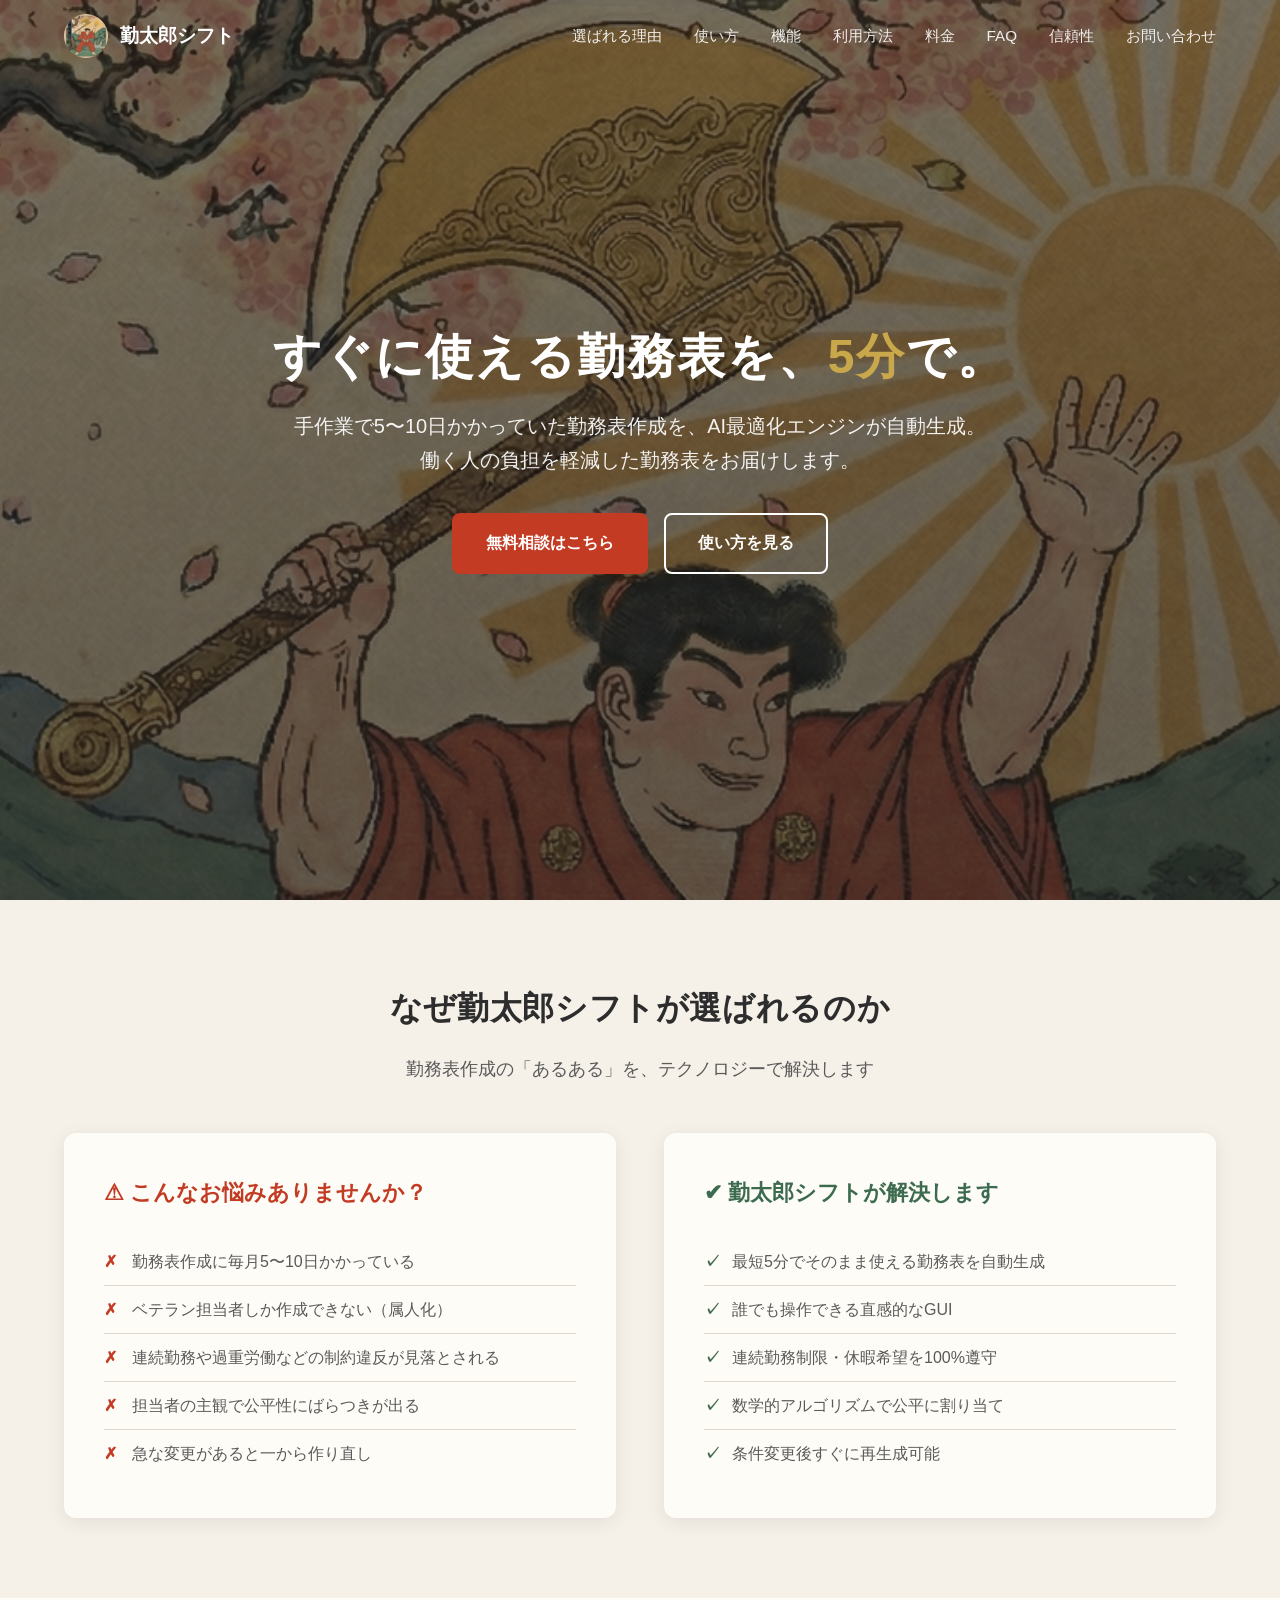
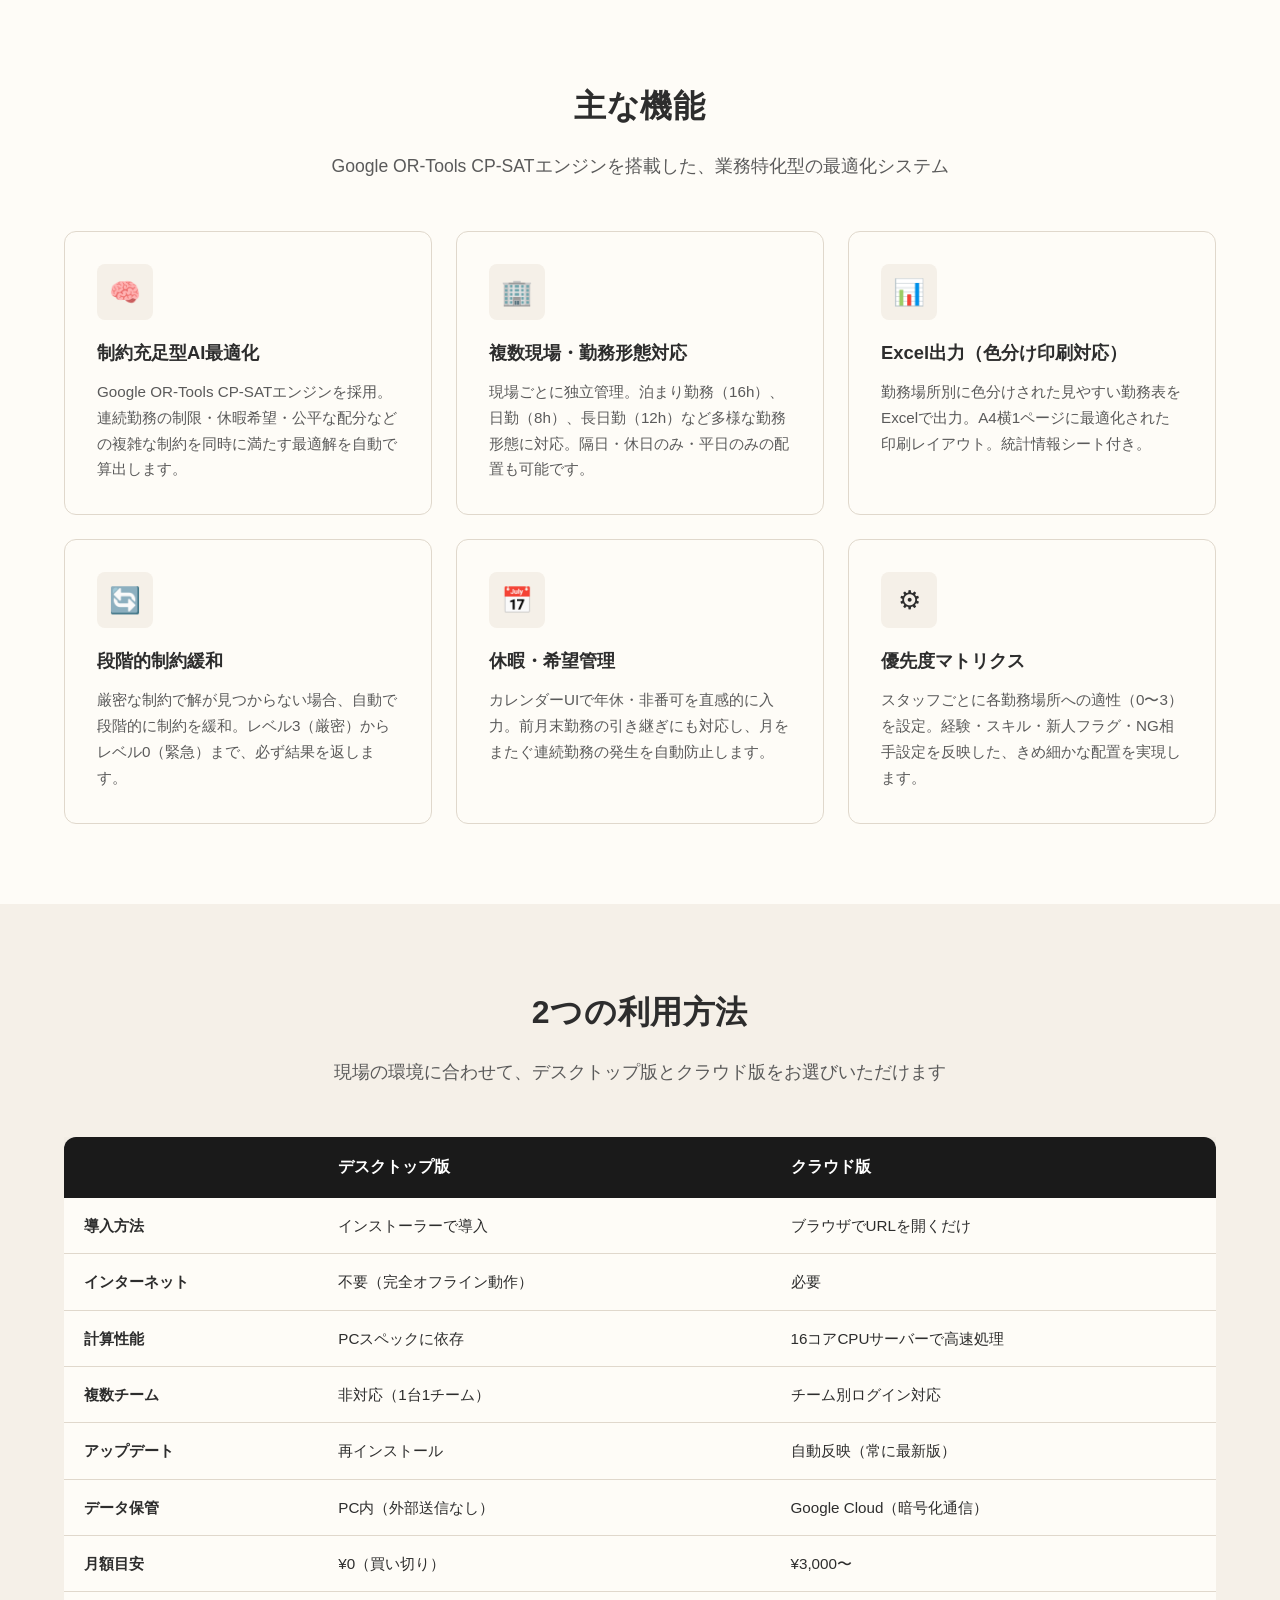
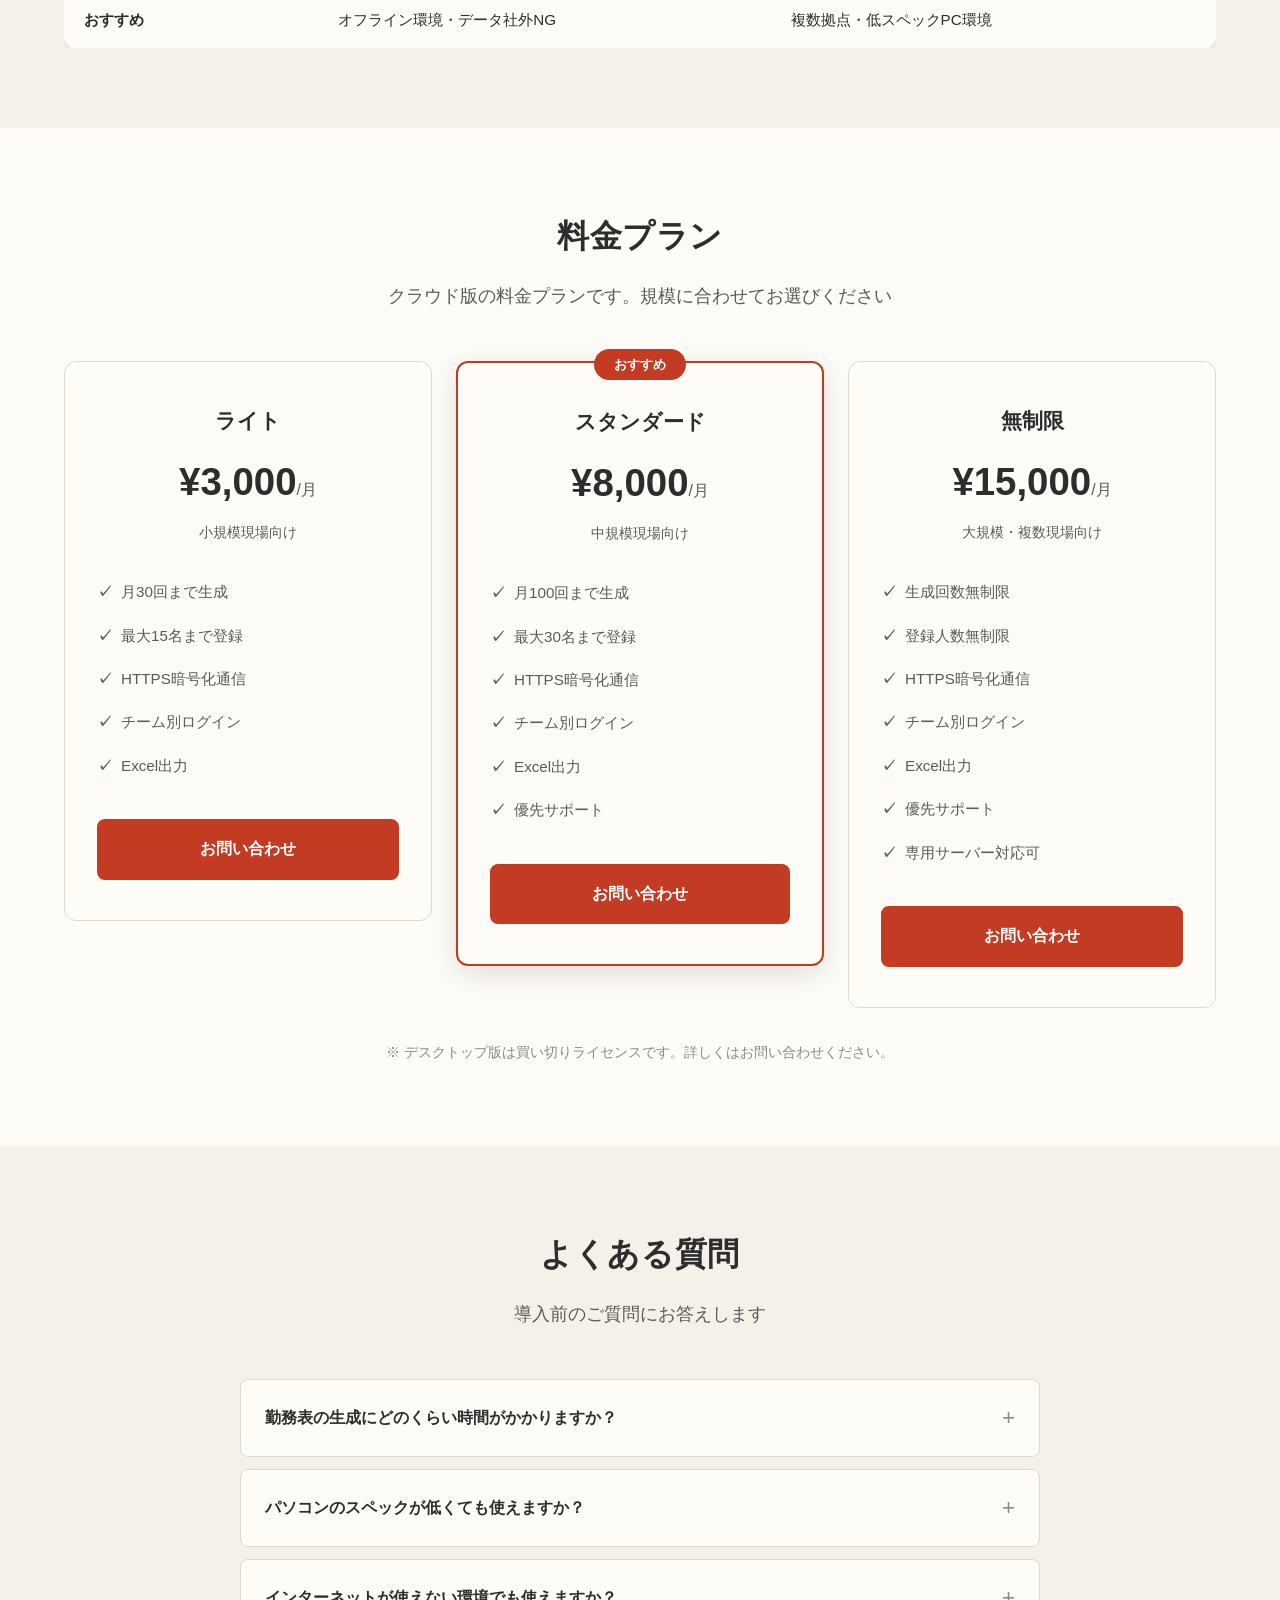
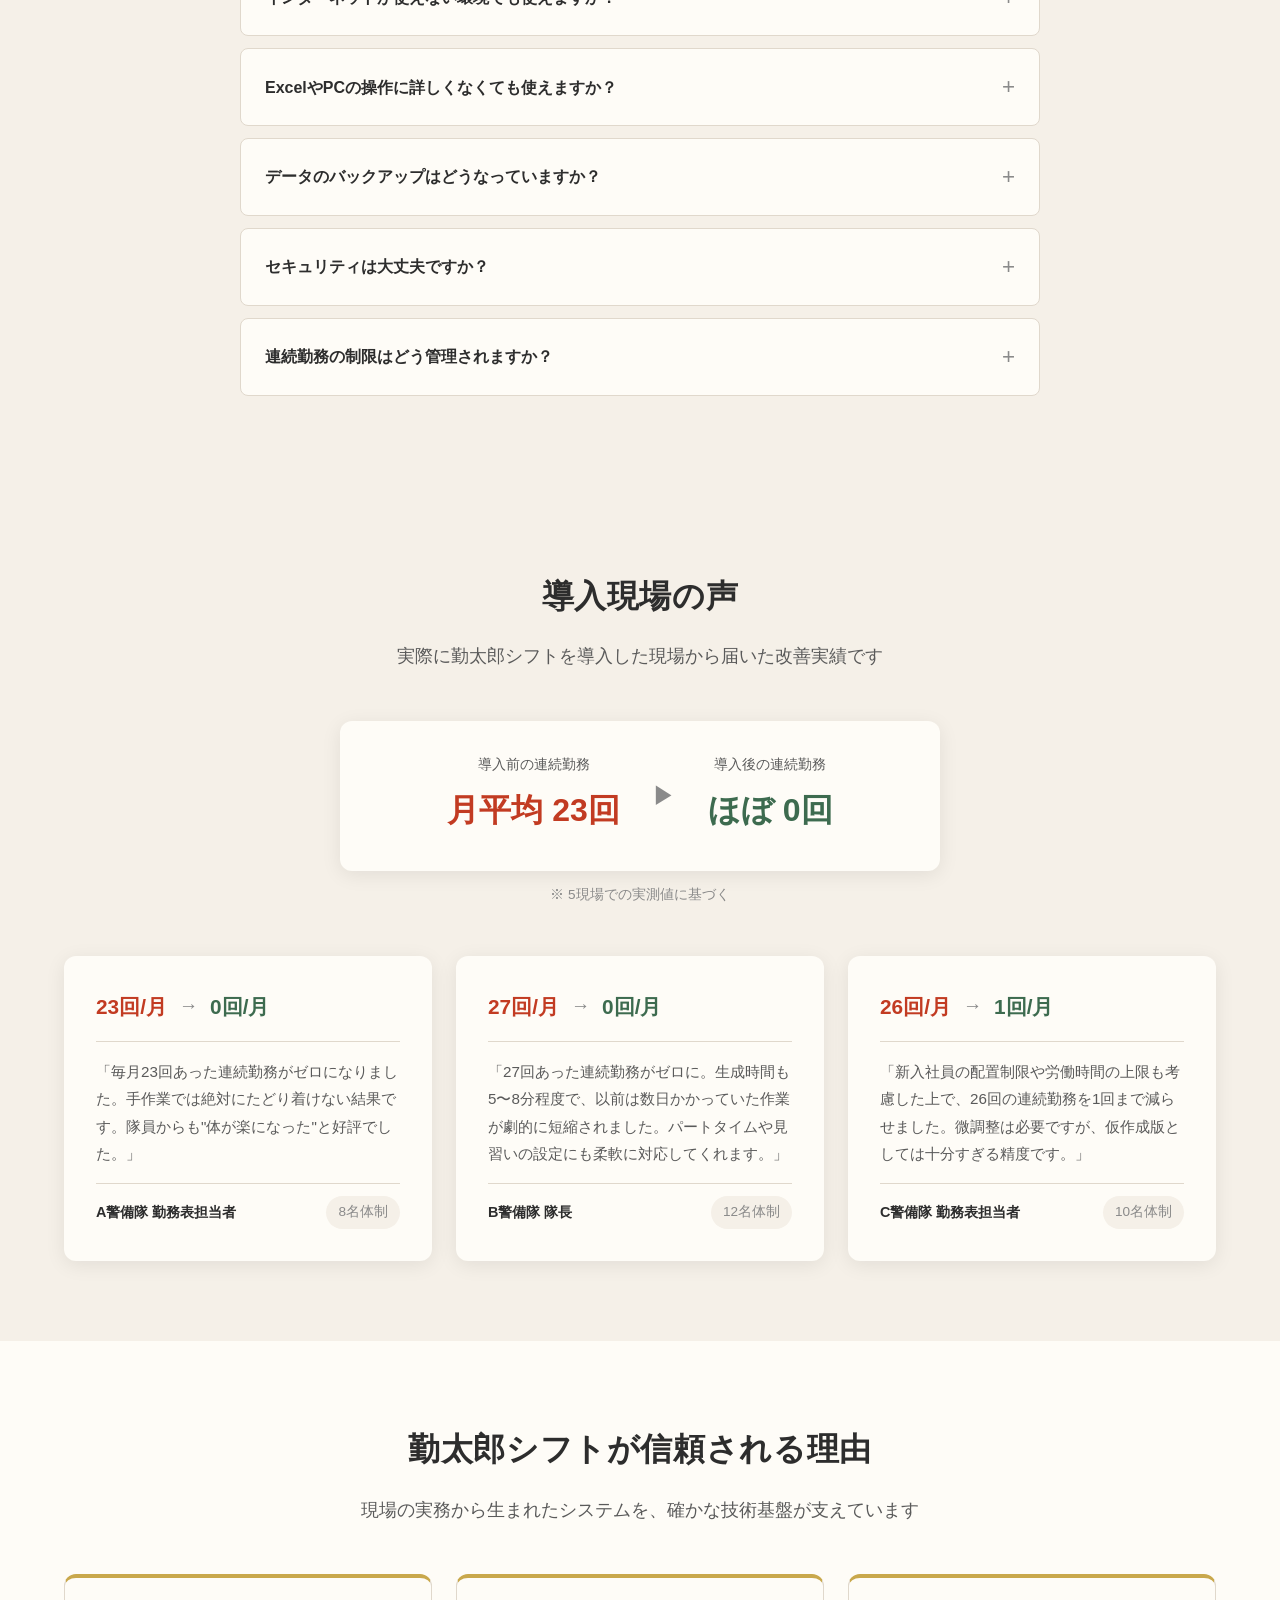
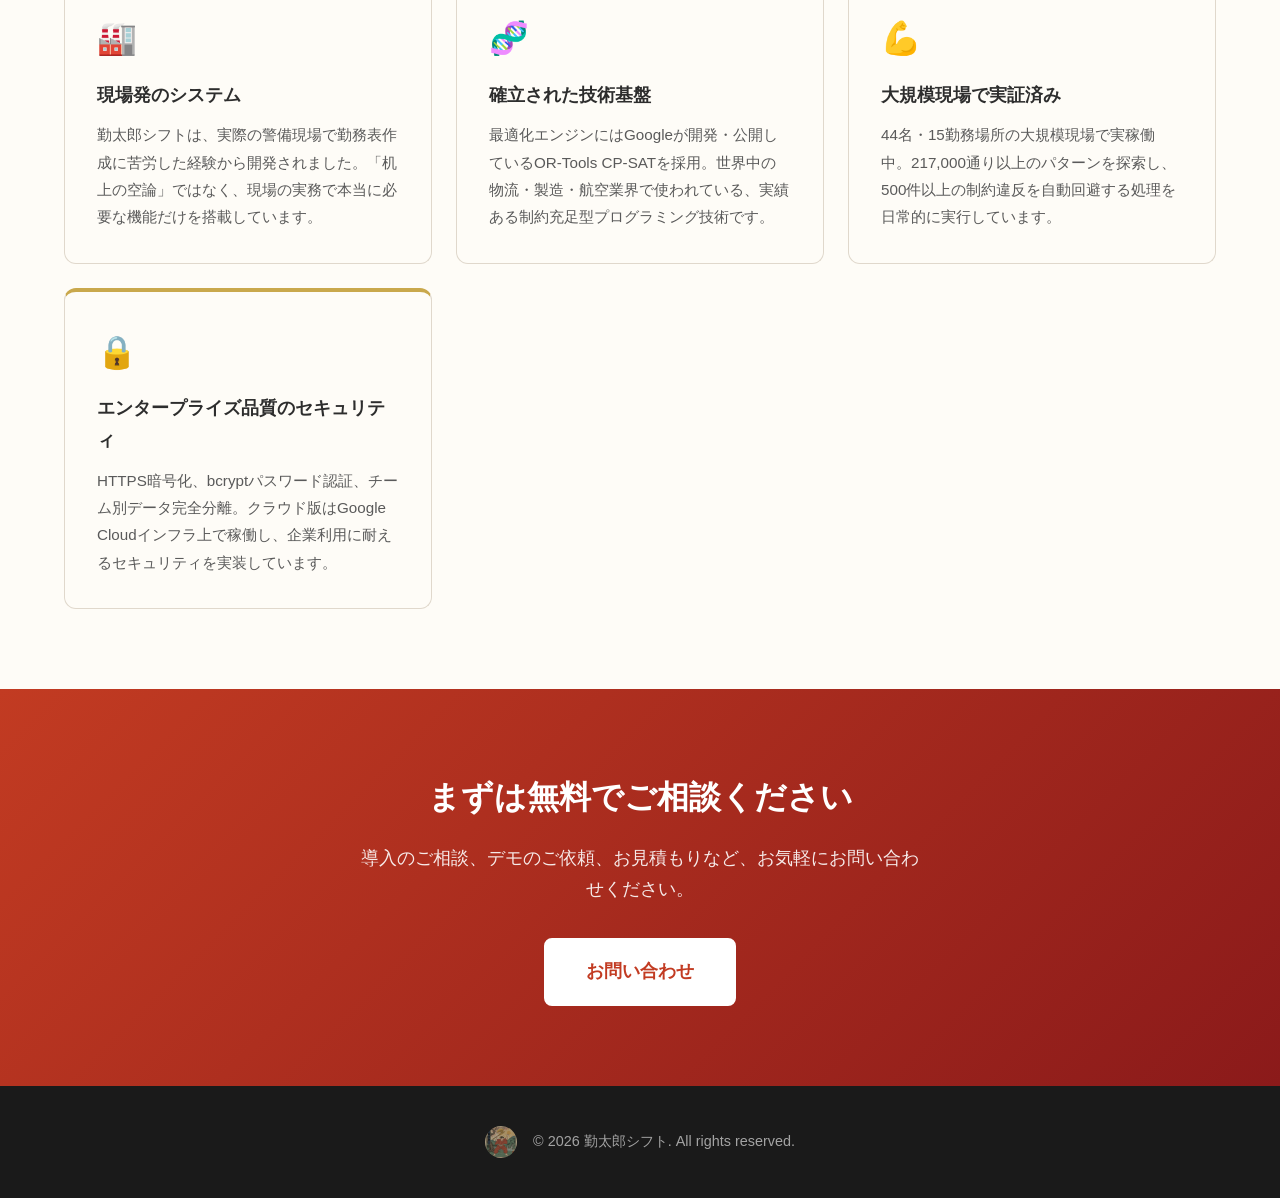
==== index.html @ 6fd71669 "勤太郎シフト プロダクトウェブサイト初版 - index.html: ランディングページ（ヒーロー、機能、料金、FAQ、導入実績、信頼性） - howto.html: 使い方ガイド（3ステップ、スクリ" ====
<!DOCTYPE html>
<html lang="ja">
<head>
  <meta charset="UTF-8">
  <meta name="viewport" content="width=device-width, initial-scale=1.0">
  <meta name="description" content="勤太郎シフト - 警備員・交代勤務者の勤務表を自動作成。手作業5〜10日の勤務表作成をAI最適化で3分に。">
  <title>勤太郎シフト | 勤務表自動作成システム</title>
  <link rel="icon" href="assets/kintaro.png">
  <link rel="stylesheet" href="css/style.css">
</head>
<body>

  <!-- ===== Navigation ===== -->
  <nav class="nav transparent">
    <div class="nav-inner">
      <a href="#" class="nav-logo">
        <img src="assets/kintaro.png" alt="勤太郎シフト">
        <span>勤太郎シフト</span>
      </a>
      <div class="nav-links">
        <a href="#why">選ばれる理由</a>
        <a href="howto.html">使い方</a>
        <a href="#features">機能</a>
        <a href="#comparison">利用方法</a>
        <a href="#pricing">料金</a>
        <a href="#faq">FAQ</a>
        <a href="#trust">信頼性</a>
        <a href="#contact">お問い合わせ</a>
      </div>
      <button class="nav-hamburger" aria-label="メニュー">
        <span></span><span></span><span></span>
      </button>
    </div>
  </nav>

  <!-- ===== Hero ===== -->
  <section class="hero">
    <div class="hero-content">
      <h1>すぐに使える勤務表を、<span class="accent">5分</span>で。</h1>
      <p>手作業で5〜10日かかっていた勤務表作成を、AI最適化エンジンが自動生成。<br>働く人の負担を軽減した勤務表をお届けします。</p>
      <div class="hero-cta">
        <a href="#contact" class="btn btn-primary">無料相談はこちら</a>
        <a href="howto.html" class="btn btn-outline">使い方を見る</a>
      </div>
    </div>
  </section>

  <!-- ===== Problem / Solution ===== -->
  <section class="section problem-solution" id="why">
    <div class="container">
      <h2 class="section-title">なぜ勤太郎シフトが選ばれるのか</h2>
      <p class="section-subtitle">勤務表作成の「あるある」を、テクノロジーで解決します</p>
      <div class="ps-grid">
        <div class="ps-card problem">
          <h3>&#x26A0; こんなお悩みありませんか？</h3>
          <ul>
            <li>勤務表作成に毎月5〜10日かかっている</li>
            <li>ベテラン担当者しか作成できない（属人化）</li>
            <li>連続勤務や過重労働などの制約違反が見落とされる</li>
            <li>担当者の主観で公平性にばらつきが出る</li>
            <li>急な変更があると一から作り直し</li>
          </ul>
        </div>
        <div class="ps-card solution">
          <h3>&#x2714; 勤太郎シフトが解決します</h3>
          <ul>
            <li>最短5分でそのまま使える勤務表を自動生成</li>
            <li>誰でも操作できる直感的なGUI</li>
            <li>連続勤務制限・休暇希望を100%遵守</li>
            <li>数学的アルゴリズムで公平に割り当て</li>
            <li>条件変更後すぐに再生成可能</li>
          </ul>
        </div>
      </div>
    </div>
  </section>

  <!-- ===== Features ===== -->
  <section class="section" id="features">
    <div class="container">
      <h2 class="section-title">主な機能</h2>
      <p class="section-subtitle">Google OR-Tools CP-SATエンジンを搭載した、業務特化型の最適化システム</p>
      <div class="features-grid">

        <div class="feature-card">
          <div class="feature-icon">&#x1F9E0;</div>
          <h3>制約充足型AI最適化</h3>
          <p>Google OR-Tools CP-SATエンジンを採用。連続勤務の制限・休暇希望・公平な配分などの複雑な制約を同時に満たす最適解を自動で算出します。</p>
        </div>

        <div class="feature-card">
          <div class="feature-icon">&#x1F3E2;</div>
          <h3>複数現場・勤務形態対応</h3>
          <p>現場ごとに独立管理。泊まり勤務（16h）、日勤（8h）、長日勤（12h）など多様な勤務形態に対応。隔日・休日のみ・平日のみの配置も可能です。</p>
        </div>

        <div class="feature-card">
          <div class="feature-icon">&#x1F4CA;</div>
          <h3>Excel出力（色分け印刷対応）</h3>
          <p>勤務場所別に色分けされた見やすい勤務表をExcelで出力。A4横1ページに最適化された印刷レイアウト。統計情報シート付き。</p>
        </div>

        <div class="feature-card">
          <div class="feature-icon">&#x1F504;</div>
          <h3>段階的制約緩和</h3>
          <p>厳密な制約で解が見つからない場合、自動で段階的に制約を緩和。レベル3（厳密）からレベル0（緊急）まで、必ず結果を返します。</p>
        </div>

        <div class="feature-card">
          <div class="feature-icon">&#x1F4C5;</div>
          <h3>休暇・希望管理</h3>
          <p>カレンダーUIで年休・非番可を直感的に入力。前月末勤務の引き継ぎにも対応し、月をまたぐ連続勤務の発生を自動防止します。</p>
        </div>

        <div class="feature-card">
          <div class="feature-icon">&#x2699;</div>
          <h3>優先度マトリクス</h3>
          <p>スタッフごとに各勤務場所への適性（0〜3）を設定。経験・スキル・新人フラグ・NG相手設定を反映した、きめ細かな配置を実現します。</p>
        </div>

      </div>
    </div>
  </section>

  <!-- ===== Comparison ===== -->
  <section class="section comparison" id="comparison">
    <div class="container">
      <h2 class="section-title">2つの利用方法</h2>
      <p class="section-subtitle">現場の環境に合わせて、デスクトップ版とクラウド版をお選びいただけます</p>
      <div class="comparison-table-wrapper">
        <table class="comparison-table">
          <thead>
            <tr>
              <th></th>
              <th>デスクトップ版</th>
              <th>クラウド版</th>
            </tr>
          </thead>
          <tbody>
            <tr>
              <td class="label-col">導入方法</td>
              <td>インストーラーで導入</td>
              <td>ブラウザでURLを開くだけ</td>
            </tr>
            <tr>
              <td class="label-col">インターネット</td>
              <td>不要（完全オフライン動作）</td>
              <td>必要</td>
            </tr>
            <tr>
              <td class="label-col">計算性能</td>
              <td>PCスペックに依存</td>
              <td>16コアCPUサーバーで高速処理</td>
            </tr>
            <tr>
              <td class="label-col">複数チーム</td>
              <td>非対応（1台1チーム）</td>
              <td>チーム別ログイン対応</td>
            </tr>
            <tr>
              <td class="label-col">アップデート</td>
              <td>再インストール</td>
              <td>自動反映（常に最新版）</td>
            </tr>
            <tr>
              <td class="label-col">データ保管</td>
              <td>PC内（外部送信なし）</td>
              <td>Google Cloud（暗号化通信）</td>
            </tr>
            <tr>
              <td class="label-col">月額目安</td>
              <td>&#165;0（買い切り）</td>
              <td>&#165;3,000〜</td>
            </tr>
            <tr>
              <td class="label-col">おすすめ</td>
              <td>オフライン環境・データ社外NG</td>
              <td>複数拠点・低スペックPC環境</td>
            </tr>
          </tbody>
        </table>
      </div>
    </div>
  </section>

  <!-- ===== Pricing ===== -->
  <section class="section" id="pricing">
    <div class="container">
      <h2 class="section-title">料金プラン</h2>
      <p class="section-subtitle">クラウド版の料金プランです。規模に合わせてお選びください</p>
      <div class="pricing-grid">

        <div class="pricing-card">
          <h3>ライト</h3>
          <div class="pricing-price">&#165;3,000<span>/月</span></div>
          <p class="pricing-desc">小規模現場向け</p>
          <ul class="pricing-features">
            <li>月30回まで生成</li>
            <li>最大15名まで登録</li>
            <li>HTTPS暗号化通信</li>
            <li>チーム別ログイン</li>
            <li>Excel出力</li>
          </ul>
          <a href="#contact" class="btn btn-primary" style="width:100%;">お問い合わせ</a>
        </div>

        <div class="pricing-card featured">
          <div class="pricing-badge">おすすめ</div>
          <h3>スタンダード</h3>
          <div class="pricing-price">&#165;8,000<span>/月</span></div>
          <p class="pricing-desc">中規模現場向け</p>
          <ul class="pricing-features">
            <li>月100回まで生成</li>
            <li>最大30名まで登録</li>
            <li>HTTPS暗号化通信</li>
            <li>チーム別ログイン</li>
            <li>Excel出力</li>
            <li>優先サポート</li>
          </ul>
          <a href="#contact" class="btn btn-primary" style="width:100%;">お問い合わせ</a>
        </div>

        <div class="pricing-card">
          <h3>無制限</h3>
          <div class="pricing-price">&#165;15,000<span>/月</span></div>
          <p class="pricing-desc">大規模・複数現場向け</p>
          <ul class="pricing-features">
            <li>生成回数無制限</li>
            <li>登録人数無制限</li>
            <li>HTTPS暗号化通信</li>
            <li>チーム別ログイン</li>
            <li>Excel出力</li>
            <li>優先サポート</li>
            <li>専用サーバー対応可</li>
          </ul>
          <a href="#contact" class="btn btn-primary" style="width:100%;">お問い合わせ</a>
        </div>

      </div>
      <p class="pricing-note">※ デスクトップ版は買い切りライセンスです。詳しくはお問い合わせください。</p>
    </div>
  </section>

  <!-- ===== FAQ ===== -->
  <section class="section faq" id="faq">
    <div class="container">
      <h2 class="section-title">よくある質問</h2>
      <p class="section-subtitle">導入前のご質問にお答えします</p>
      <div class="faq-list">

        <div class="faq-item">
          <button class="faq-question">勤務表の生成にどのくらい時間がかかりますか？</button>
          <div class="faq-answer">
            <div class="faq-answer-inner">
              現場の規模により異なります。6人・2勤務場所の場合は約10〜30秒、10人・3勤務場所で約30〜60秒、24人・8勤務場所で約3〜5分が目安です。クラウド版では16コアCPUによる並列処理で、デスクトップ版より高速に処理できます。
            </div>
          </div>
        </div>

        <div class="faq-item">
          <button class="faq-question">パソコンのスペックが低くても使えますか？</button>
          <div class="faq-answer">
            <div class="faq-answer-inner">
              デスクトップ版はWindows 10/11（64bit）、メモリ4GB以上で動作します。スペックが低い場合は処理時間が長くなりますが、動作自体は可能です。クラウド版ならブラウザさえあればスペックに関係なく高速に生成できます。
            </div>
          </div>
        </div>

        <div class="faq-item">
          <button class="faq-question">インターネットが使えない環境でも使えますか？</button>
          <div class="faq-answer">
            <div class="faq-answer-inner">
              はい、デスクトップ版は完全オフラインで動作します。インストール後はインターネット接続不要です。セキュリティ上、外部にデータを送信したくない環境に最適です。
            </div>
          </div>
        </div>

        <div class="faq-item">
          <button class="faq-question">ExcelやPCの操作に詳しくなくても使えますか？</button>
          <div class="faq-answer">
            <div class="faq-answer-inner">
              はい、直感的なGUI（グラフィカルユーザーインターフェース）を採用しています。カレンダーをクリックして休暇希望を入力し、「生成」ボタンを押すだけで勤務表が完成します。Excelの知識は不要です。
            </div>
          </div>
        </div>

        <div class="faq-item">
          <button class="faq-question">データのバックアップはどうなっていますか？</button>
          <div class="faq-answer">
            <div class="faq-answer-inner">
              勤太郎シフトで生成したExcelファイルには、設定データが自動でバックアップされています。万が一データを失っても、過去のExcelファイルからスタッフリスト・勤務場所・優先度設定・前月末勤務情報を丸ごと復元できます（「フェニックス機能」）。勤務表を作るたびに自動バックアップされるので、安心してお使いいただけます。
            </div>
          </div>
        </div>

        <div class="faq-item">
          <button class="faq-question">セキュリティは大丈夫ですか？</button>
          <div class="faq-answer">
            <div class="faq-answer-inner">
              クラウド版はHTTPS暗号化通信（Let's Encrypt証明書）、bcryptパスワード認証、チーム別データ完全分離、2時間自動ログアウト、ログイン試行回数制限（5回/5分）を実装しています。Google Cloudインフラで高い可用性を確保。デスクトップ版はPC内で完結し、外部通信は一切行いません。
            </div>
          </div>
        </div>

        <div class="faq-item">
          <button class="faq-question">連続勤務の制限はどう管理されますか？</button>
          <div class="faq-answer">
            <div class="faq-answer-inner">
              勤太郎シフトは、3日以上の連続勤務の禁止や、2日連続勤務の月間回数上限など、労働安全に関わるルールを「絶対制約」として自動管理します。手作業では見落としがちな制約違反を100%防止し、働く人に無理のない勤務表を生成します。
            </div>
          </div>
        </div>

      </div>
    </div>
  </section>

  <!-- ===== Testimonials ===== -->
  <section class="section testimonials" id="voice">
    <div class="container">
      <h2 class="section-title">導入現場の声</h2>
      <p class="section-subtitle">実際に勤太郎シフトを導入した現場から届いた改善実績です</p>

      <!-- Before/After Summary -->
      <div class="results-summary">
        <div class="results-summary-inner">
          <div class="results-stat">
            <span class="results-label">導入前の連続勤務</span>
            <span class="results-number before">月平均 23回</span>
          </div>
          <div class="results-arrow">&#x25B6;</div>
          <div class="results-stat">
            <span class="results-label">導入後の連続勤務</span>
            <span class="results-number after">ほぼ 0回</span>
          </div>
        </div>
        <p class="results-note">※ 5現場での実測値に基づく</p>
      </div>

      <!-- Voice Cards -->
      <div class="voice-grid">

        <div class="voice-card">
          <div class="voice-result">
            <span class="voice-before">23回/月</span>
            <span class="voice-arrow">&#x2192;</span>
            <span class="voice-after">0回/月</span>
          </div>
          <p class="voice-text">「毎月23回あった連続勤務がゼロになりました。手作業では絶対にたどり着けない結果です。隊員からも"体が楽になった"と好評でした。」</p>
          <div class="voice-meta">
            <span class="voice-role">A警備隊 勤務表担当者</span>
            <span class="voice-size">8名体制</span>
          </div>
        </div>

        <div class="voice-card">
          <div class="voice-result">
            <span class="voice-before">27回/月</span>
            <span class="voice-arrow">&#x2192;</span>
            <span class="voice-after">0回/月</span>
          </div>
          <p class="voice-text">「27回あった連続勤務がゼロに。生成時間も5〜8分程度で、以前は数日かかっていた作業が劇的に短縮されました。パートタイムや見習いの設定にも柔軟に対応してくれます。」</p>
          <div class="voice-meta">
            <span class="voice-role">B警備隊 隊長</span>
            <span class="voice-size">12名体制</span>
          </div>
        </div>

        <div class="voice-card">
          <div class="voice-result">
            <span class="voice-before">26回/月</span>
            <span class="voice-arrow">&#x2192;</span>
            <span class="voice-after">1回/月</span>
          </div>
          <p class="voice-text">「新入社員の配置制限や労働時間の上限も考慮した上で、26回の連続勤務を1回まで減らせました。微調整は必要ですが、仮作成版としては十分すぎる精度です。」</p>
          <div class="voice-meta">
            <span class="voice-role">C警備隊 勤務表担当者</span>
            <span class="voice-size">10名体制</span>
          </div>
        </div>

      </div>
    </div>
  </section>

  <!-- ===== Trust ===== -->
  <section class="section trust" id="trust">
    <div class="container">
      <h2 class="section-title">勤太郎シフトが信頼される理由</h2>
      <p class="section-subtitle">現場の実務から生まれたシステムを、確かな技術基盤が支えています</p>

      <div class="trust-grid">
        <div class="trust-card">
          <div class="trust-icon">&#x1F3ED;</div>
          <h3>現場発のシステム</h3>
          <p>勤太郎シフトは、実際の警備現場で勤務表作成に苦労した経験から開発されました。「机上の空論」ではなく、現場の実務で本当に必要な機能だけを搭載しています。</p>
        </div>

        <div class="trust-card">
          <div class="trust-icon">&#x1F9EC;</div>
          <h3>確立された技術基盤</h3>
          <p>最適化エンジンにはGoogleが開発・公開しているOR-Tools CP-SATを採用。世界中の物流・製造・航空業界で使われている、実績ある制約充足型プログラミング技術です。</p>
        </div>

        <div class="trust-card">
          <div class="trust-icon">&#x1F4AA;</div>
          <h3>大規模現場で実証済み</h3>
          <p>44名・15勤務場所の大規模現場で実稼働中。217,000通り以上のパターンを探索し、500件以上の制約違反を自動回避する処理を日常的に実行しています。</p>
        </div>

        <div class="trust-card">
          <div class="trust-icon">&#x1F512;</div>
          <h3>エンタープライズ品質のセキュリティ</h3>
          <p>HTTPS暗号化、bcryptパスワード認証、チーム別データ完全分離。クラウド版はGoogle Cloudインフラ上で稼働し、企業利用に耐えるセキュリティを実装しています。</p>
        </div>
      </div>
    </div>
  </section>

  <!-- ===== CTA ===== -->
  <section class="cta" id="contact">
    <div class="container">
      <h2>まずは無料でご相談ください</h2>
      <p>導入のご相談、デモのご依頼、お見積もりなど、お気軽にお問い合わせください。</p>
      <a href="mailto:info@example.com" class="btn">お問い合わせ</a>
    </div>
  </section>

  <!-- ===== Footer ===== -->
  <footer class="footer">
    <div class="footer-inner">
      <img src="assets/kintaro.png" alt="勤太郎シフト">
      <span>&copy; 2026 勤太郎シフト. All rights reserved.</span>
    </div>
  </footer>

  <script src="js/main.js"></script>
</body>
</html>
---- css/style.css ----
/* ===================================
   勤太郎シフト - プロダクトウェブサイト
   カラーパレット: 浮世絵風（朱赤+金+和紙色）
   =================================== */

:root {
  --primary: #C23B22;
  --primary-dark: #8B1A1A;
  --primary-light: #E8574A;
  --secondary: #C9A84C;
  --secondary-dark: #A68A3A;
  --green: #3D6B4F;
  --green-light: #E8F0EB;
  --bg-parchment: #F5F0E8;
  --bg-white: #FEFCF7;
  --bg-dark: #1A1A1A;
  --text: #2D2D2D;
  --text-secondary: #5A5A5A;
  --text-light: #8A8A8A;
  --border: #E0D8CC;
  --shadow: rgba(0, 0, 0, 0.08);
  --shadow-lg: rgba(0, 0, 0, 0.12);
  --radius: 8px;
  --radius-lg: 12px;
  --max-width: 1200px;
  --nav-height: 72px;
  --font: "Hiragino Kaku Gothic ProN", "Noto Sans JP", "Yu Gothic", "Meiryo", sans-serif;
}

/* === Reset === */
*, *::before, *::after {
  margin: 0;
  padding: 0;
  box-sizing: border-box;
}

html {
  scroll-behavior: smooth;
  scroll-padding-top: var(--nav-height);
}

body {
  font-family: var(--font);
  color: var(--text);
  background: var(--bg-white);
  line-height: 1.8;
  font-size: 16px;
  -webkit-font-smoothing: antialiased;
}

img {
  max-width: 100%;
  height: auto;
  display: block;
}

a {
  color: var(--primary);
  text-decoration: none;
  transition: color 0.2s;
}

a:hover {
  color: var(--primary-dark);
}

ul {
  list-style: none;
}

/* === Utilities === */
.container {
  max-width: var(--max-width);
  margin: 0 auto;
  padding: 0 24px;
}

.section {
  padding: 80px 0;
}

.section-title {
  font-size: 2rem;
  font-weight: 700;
  text-align: center;
  margin-bottom: 16px;
  letter-spacing: 0.02em;
}

.section-subtitle {
  text-align: center;
  color: var(--text-secondary);
  font-size: 1.1rem;
  margin-bottom: 48px;
  max-width: 640px;
  margin-left: auto;
  margin-right: auto;
}

.btn {
  display: inline-block;
  padding: 14px 32px;
  border-radius: var(--radius);
  font-size: 1rem;
  font-weight: 600;
  cursor: pointer;
  transition: all 0.2s;
  border: 2px solid transparent;
  font-family: var(--font);
}

.btn-primary {
  background: var(--primary);
  color: #fff;
  border-color: var(--primary);
}

.btn-primary:hover {
  background: var(--primary-dark);
  border-color: var(--primary-dark);
  color: #fff;
}

.btn-outline {
  background: transparent;
  color: #fff;
  border-color: #fff;
}

.btn-outline:hover {
  background: rgba(255, 255, 255, 0.15);
  color: #fff;
}

.btn-green {
  background: var(--green);
  color: #fff;
  border-color: var(--green);
}

.btn-green:hover {
  background: #2E5A40;
  border-color: #2E5A40;
  color: #fff;
}

/* === Navigation === */
.nav {
  position: fixed;
  top: 0;
  left: 0;
  right: 0;
  height: var(--nav-height);
  z-index: 1000;
  transition: background 0.3s, box-shadow 0.3s;
}

.nav.transparent {
  background: transparent;
}

.nav.solid {
  background: rgba(254, 252, 247, 0.97);
  box-shadow: 0 2px 12px var(--shadow);
}

.nav-inner {
  max-width: var(--max-width);
  margin: 0 auto;
  padding: 0 24px;
  height: 100%;
  display: flex;
  align-items: center;
  justify-content: space-between;
}

.nav-logo {
  display: flex;
  align-items: center;
  gap: 12px;
}

.nav-logo img {
  height: 44px;
  width: 44px;
  border-radius: 50%;
}

.nav-logo span {
  font-size: 1.2rem;
  font-weight: 700;
  transition: color 0.3s;
}

.nav.transparent .nav-logo span {
  color: #fff;
}

.nav.solid .nav-logo span {
  color: var(--text);
}

.nav-links {
  display: flex;
  align-items: center;
  gap: 32px;
}

.nav-links a {
  font-size: 0.95rem;
  font-weight: 500;
  transition: color 0.3s;
}

.nav.transparent .nav-links a {
  color: rgba(255, 255, 255, 0.9);
}

.nav.transparent .nav-links a:hover {
  color: #fff;
}

.nav.solid .nav-links a {
  color: var(--text-secondary);
}

.nav.solid .nav-links a:hover {
  color: var(--primary);
}

.nav-hamburger {
  display: none;
  flex-direction: column;
  gap: 5px;
  cursor: pointer;
  padding: 4px;
  background: none;
  border: none;
}

.nav-hamburger span {
  display: block;
  width: 24px;
  height: 2px;
  transition: all 0.3s;
}

.nav.transparent .nav-hamburger span {
  background: #fff;
}

.nav.solid .nav-hamburger span {
  background: var(--text);
}

/* === Hero === */
.hero {
  position: relative;
  min-height: 100vh;
  display: flex;
  align-items: center;
  justify-content: center;
  background-image:
    linear-gradient(rgba(26, 26, 26, 0.55), rgba(26, 26, 26, 0.65)),
    url('../assets/kintaro_banner_0.8x.png');
  background-size: cover;
  background-position: center;
  background-repeat: no-repeat;
  color: #fff;
  text-align: center;
  padding: 0 24px;
}

.hero-content {
  max-width: 800px;
}

.hero h1 {
  font-size: 3rem;
  font-weight: 800;
  line-height: 1.3;
  margin-bottom: 20px;
  letter-spacing: 0.04em;
}

.hero h1 .accent {
  color: var(--secondary);
}

.hero p {
  font-size: 1.25rem;
  line-height: 1.7;
  margin-bottom: 36px;
  opacity: 0.92;
}

.hero-cta {
  display: flex;
  gap: 16px;
  justify-content: center;
  flex-wrap: wrap;
}

/* === Problem/Solution === */
.problem-solution {
  background: var(--bg-parchment);
}

.ps-grid {
  display: grid;
  grid-template-columns: 1fr 1fr;
  gap: 48px;
}

.ps-card {
  background: var(--bg-white);
  border-radius: var(--radius-lg);
  padding: 40px;
  box-shadow: 0 4px 20px var(--shadow);
}

.ps-card h3 {
  font-size: 1.4rem;
  margin-bottom: 24px;
  display: flex;
  align-items: center;
  gap: 10px;
}

.ps-card.problem h3 {
  color: var(--primary);
}

.ps-card.solution h3 {
  color: var(--green);
}

.ps-card ul li {
  padding: 10px 0;
  padding-left: 28px;
  position: relative;
  color: var(--text-secondary);
  line-height: 1.7;
  border-bottom: 1px solid var(--border);
}

.ps-card ul li:last-child {
  border-bottom: none;
}

.ps-card.problem ul li::before {
  content: "\2717";
  position: absolute;
  left: 0;
  color: var(--primary);
  font-weight: 700;
}

.ps-card.solution ul li::before {
  content: "\2713";
  position: absolute;
  left: 0;
  color: var(--green);
  font-weight: 700;
}

/* === Features === */
.features-grid {
  display: grid;
  grid-template-columns: repeat(auto-fit, minmax(320px, 1fr));
  gap: 24px;
}

.feature-card {
  background: var(--bg-white);
  border: 1px solid var(--border);
  border-radius: var(--radius-lg);
  padding: 32px;
  transition: transform 0.2s, box-shadow 0.2s;
}

.feature-card:hover {
  transform: translateY(-4px);
  box-shadow: 0 8px 30px var(--shadow-lg);
}

.feature-icon {
  width: 56px;
  height: 56px;
  border-radius: var(--radius);
  display: flex;
  align-items: center;
  justify-content: center;
  font-size: 1.6rem;
  margin-bottom: 16px;
  background: var(--bg-parchment);
}

.feature-card h3 {
  font-size: 1.15rem;
  margin-bottom: 10px;
}

.feature-card p {
  color: var(--text-secondary);
  font-size: 0.95rem;
  line-height: 1.7;
}

/* === Comparison === */
.comparison {
  background: var(--bg-parchment);
}

.comparison-table-wrapper {
  overflow-x: auto;
  -webkit-overflow-scrolling: touch;
}

.comparison-table {
  width: 100%;
  border-collapse: collapse;
  background: var(--bg-white);
  border-radius: var(--radius-lg);
  overflow: hidden;
  box-shadow: 0 4px 20px var(--shadow);
  min-width: 640px;
}

.comparison-table thead {
  background: var(--bg-dark);
  color: #fff;
}

.comparison-table th {
  padding: 16px 20px;
  text-align: left;
  font-weight: 600;
  font-size: 1rem;
}

.comparison-table td {
  padding: 14px 20px;
  border-bottom: 1px solid var(--border);
  font-size: 0.95rem;
  vertical-align: top;
}

.comparison-table tbody tr:last-child td {
  border-bottom: none;
}

.comparison-table tbody tr:hover {
  background: rgba(245, 240, 232, 0.5);
}

.comparison-table .label-col {
  font-weight: 600;
  color: var(--text);
  white-space: nowrap;
}

/* === Pricing === */
.pricing-grid {
  display: grid;
  grid-template-columns: repeat(auto-fit, minmax(300px, 1fr));
  gap: 24px;
  align-items: start;
}

.pricing-card {
  background: var(--bg-white);
  border: 1px solid var(--border);
  border-radius: var(--radius-lg);
  padding: 40px 32px;
  text-align: center;
  position: relative;
  transition: transform 0.2s, box-shadow 0.2s;
}

.pricing-card:hover {
  transform: translateY(-4px);
  box-shadow: 0 8px 30px var(--shadow-lg);
}

.pricing-card.featured {
  border: 2px solid var(--primary);
  box-shadow: 0 8px 30px var(--shadow-lg);
}

.pricing-badge {
  position: absolute;
  top: -14px;
  left: 50%;
  transform: translateX(-50%);
  background: var(--primary);
  color: #fff;
  font-size: 0.8rem;
  font-weight: 600;
  padding: 4px 20px;
  border-radius: 20px;
}

.pricing-card h3 {
  font-size: 1.3rem;
  margin-bottom: 8px;
}

.pricing-price {
  font-size: 2.4rem;
  font-weight: 800;
  color: var(--text);
  margin-bottom: 4px;
}

.pricing-price span {
  font-size: 1rem;
  font-weight: 400;
  color: var(--text-secondary);
}

.pricing-desc {
  color: var(--text-secondary);
  font-size: 0.9rem;
  margin-bottom: 24px;
}

.pricing-features {
  text-align: left;
  margin-bottom: 32px;
}

.pricing-features li {
  padding: 8px 0;
  padding-left: 24px;
  position: relative;
  color: var(--text-secondary);
  font-size: 0.95rem;
}

.pricing-features li::before {
  content: "\2713";
  position: absolute;
  left: 0;
  color: var(--green);
  font-weight: 700;
}

.pricing-note {
  text-align: center;
  margin-top: 32px;
  color: var(--text-light);
  font-size: 0.9rem;
}

/* === FAQ === */
.faq {
  background: var(--bg-parchment);
}

.faq-list {
  max-width: 800px;
  margin: 0 auto;
}

.faq-item {
  background: var(--bg-white);
  border: 1px solid var(--border);
  border-radius: var(--radius);
  margin-bottom: 12px;
  overflow: hidden;
}

.faq-question {
  width: 100%;
  padding: 20px 24px;
  background: none;
  border: none;
  text-align: left;
  font-size: 1rem;
  font-weight: 600;
  color: var(--text);
  cursor: pointer;
  display: flex;
  justify-content: space-between;
  align-items: center;
  font-family: var(--font);
  line-height: 1.6;
}

.faq-question:hover {
  color: var(--primary);
}

.faq-question::after {
  content: "+";
  font-size: 1.4rem;
  font-weight: 300;
  color: var(--text-light);
  transition: transform 0.3s;
  flex-shrink: 0;
  margin-left: 16px;
}

.faq-item.open .faq-question::after {
  content: "\2212";
}

.faq-answer {
  max-height: 0;
  overflow: hidden;
  transition: max-height 0.3s ease;
}

.faq-answer-inner {
  padding: 0 24px 20px;
  color: var(--text-secondary);
  line-height: 1.8;
  font-size: 0.95rem;
}

/* === Testimonials === */
.testimonials {
  background: var(--bg-parchment);
}

.results-summary {
  max-width: 600px;
  margin: 0 auto 48px;
  text-align: center;
}

.results-summary-inner {
  display: flex;
  align-items: center;
  justify-content: center;
  gap: 32px;
  padding: 32px;
  background: var(--bg-white);
  border-radius: var(--radius-lg);
  box-shadow: 0 4px 20px var(--shadow);
}

.results-stat {
  display: flex;
  flex-direction: column;
  gap: 4px;
}

.results-label {
  font-size: 0.85rem;
  color: var(--text-secondary);
}

.results-number {
  font-size: 2rem;
  font-weight: 800;
}

.results-number.before {
  color: var(--primary);
}

.results-number.after {
  color: var(--green);
}

.results-arrow {
  font-size: 1.5rem;
  color: var(--text-light);
}

.results-note {
  margin-top: 12px;
  font-size: 0.85rem;
  color: var(--text-light);
}

.voice-grid {
  display: grid;
  grid-template-columns: repeat(auto-fit, minmax(300px, 1fr));
  gap: 24px;
}

.voice-card {
  background: var(--bg-white);
  border-radius: var(--radius-lg);
  padding: 32px;
  box-shadow: 0 4px 20px var(--shadow);
  display: flex;
  flex-direction: column;
  gap: 16px;
}

.voice-result {
  display: flex;
  align-items: center;
  gap: 12px;
  padding-bottom: 16px;
  border-bottom: 1px solid var(--border);
}

.voice-before {
  font-size: 1.3rem;
  font-weight: 700;
  color: var(--primary);
}

.voice-arrow {
  color: var(--text-light);
  font-size: 1.2rem;
}

.voice-after {
  font-size: 1.3rem;
  font-weight: 700;
  color: var(--green);
}

.voice-text {
  font-size: 0.95rem;
  line-height: 1.8;
  color: var(--text-secondary);
  flex-grow: 1;
}

.voice-meta {
  display: flex;
  justify-content: space-between;
  align-items: center;
  padding-top: 12px;
  border-top: 1px solid var(--border);
}

.voice-role {
  font-weight: 600;
  font-size: 0.9rem;
  color: var(--text);
}

.voice-size {
  font-size: 0.85rem;
  color: var(--text-light);
  background: var(--bg-parchment);
  padding: 4px 12px;
  border-radius: 20px;
}

@media (max-width: 767px) {
  .results-summary-inner {
    flex-direction: column;
    gap: 16px;
    padding: 24px;
  }

  .results-arrow {
    transform: rotate(90deg);
  }

  .results-number {
    font-size: 1.6rem;
  }
}

/* === Trust === */
.trust-grid {
  display: grid;
  grid-template-columns: repeat(auto-fit, minmax(280px, 1fr));
  gap: 24px;
}

.trust-card {
  background: var(--bg-white);
  border: 1px solid var(--border);
  border-radius: var(--radius-lg);
  padding: 32px;
  border-top: 4px solid var(--secondary);
}

.trust-icon {
  font-size: 2rem;
  margin-bottom: 12px;
}

.trust-card h3 {
  font-size: 1.1rem;
  margin-bottom: 10px;
}

.trust-card p {
  color: var(--text-secondary);
  font-size: 0.95rem;
  line-height: 1.8;
}

/* === CTA === */
.cta {
  text-align: center;
  background: linear-gradient(135deg, var(--primary), var(--primary-dark));
  color: #fff;
  padding: 80px 24px;
}

.cta h2 {
  font-size: 2rem;
  margin-bottom: 16px;
}

.cta p {
  font-size: 1.1rem;
  opacity: 0.9;
  margin-bottom: 32px;
  max-width: 560px;
  margin-left: auto;
  margin-right: auto;
}

.cta .btn {
  background: #fff;
  color: var(--primary);
  border-color: #fff;
  font-size: 1.1rem;
  padding: 16px 40px;
}

.cta .btn:hover {
  background: var(--secondary);
  border-color: var(--secondary);
  color: #fff;
}

/* === Footer === */
.footer {
  background: var(--bg-dark);
  color: rgba(255, 255, 255, 0.6);
  padding: 40px 24px;
  text-align: center;
  font-size: 0.9rem;
}

.footer-inner {
  max-width: var(--max-width);
  margin: 0 auto;
  display: flex;
  align-items: center;
  justify-content: center;
  gap: 16px;
  flex-wrap: wrap;
}

.footer img {
  height: 32px;
  width: 32px;
  border-radius: 50%;
  opacity: 0.7;
}

/* === Responsive === */

/* Tablet */
@media (max-width: 1023px) {
  .section {
    padding: 60px 0;
  }

  .section-title {
    font-size: 1.7rem;
  }

  .hero h1 {
    font-size: 2.4rem;
  }

  .ps-grid {
    gap: 24px;
  }
}

/* Mobile */
@media (max-width: 767px) {
  :root {
    --nav-height: 60px;
  }

  .section {
    padding: 48px 0;
  }

  .section-title {
    font-size: 1.5rem;
  }

  .section-subtitle {
    font-size: 1rem;
    margin-bottom: 32px;
  }

  /* Nav mobile */
  .nav-links {
    display: none;
    position: absolute;
    top: var(--nav-height);
    left: 0;
    right: 0;
    background: rgba(254, 252, 247, 0.98);
    flex-direction: column;
    padding: 16px 24px;
    gap: 0;
    box-shadow: 0 4px 12px var(--shadow);
  }

  .nav-links.open {
    display: flex;
  }

  .nav-links a {
    display: block;
    padding: 12px 0;
    border-bottom: 1px solid var(--border);
    color: var(--text) !important;
  }

  .nav-links a:last-child {
    border-bottom: none;
  }

  .nav-hamburger {
    display: flex;
  }

  /* Hero mobile */
  .hero {
    min-height: 80vh;
    padding-top: var(--nav-height);
  }

  .hero h1 {
    font-size: 1.8rem;
  }

  .hero p {
    font-size: 1rem;
  }

  .hero-cta {
    flex-direction: column;
    align-items: center;
  }

  .hero-cta .btn {
    width: 100%;
    max-width: 280px;
    text-align: center;
  }

  /* Problem/Solution mobile */
  .ps-grid {
    grid-template-columns: 1fr;
    gap: 20px;
  }

  .ps-card {
    padding: 28px;
  }

  /* Features mobile */
  .features-grid {
    grid-template-columns: 1fr;
  }

  /* Pricing mobile */
  .pricing-grid {
    grid-template-columns: 1fr;
    max-width: 400px;
    margin-left: auto;
    margin-right: auto;
  }

  /* CTA mobile */
  .cta {
    padding: 60px 24px;
  }

  .cta h2 {
    font-size: 1.6rem;
  }
}
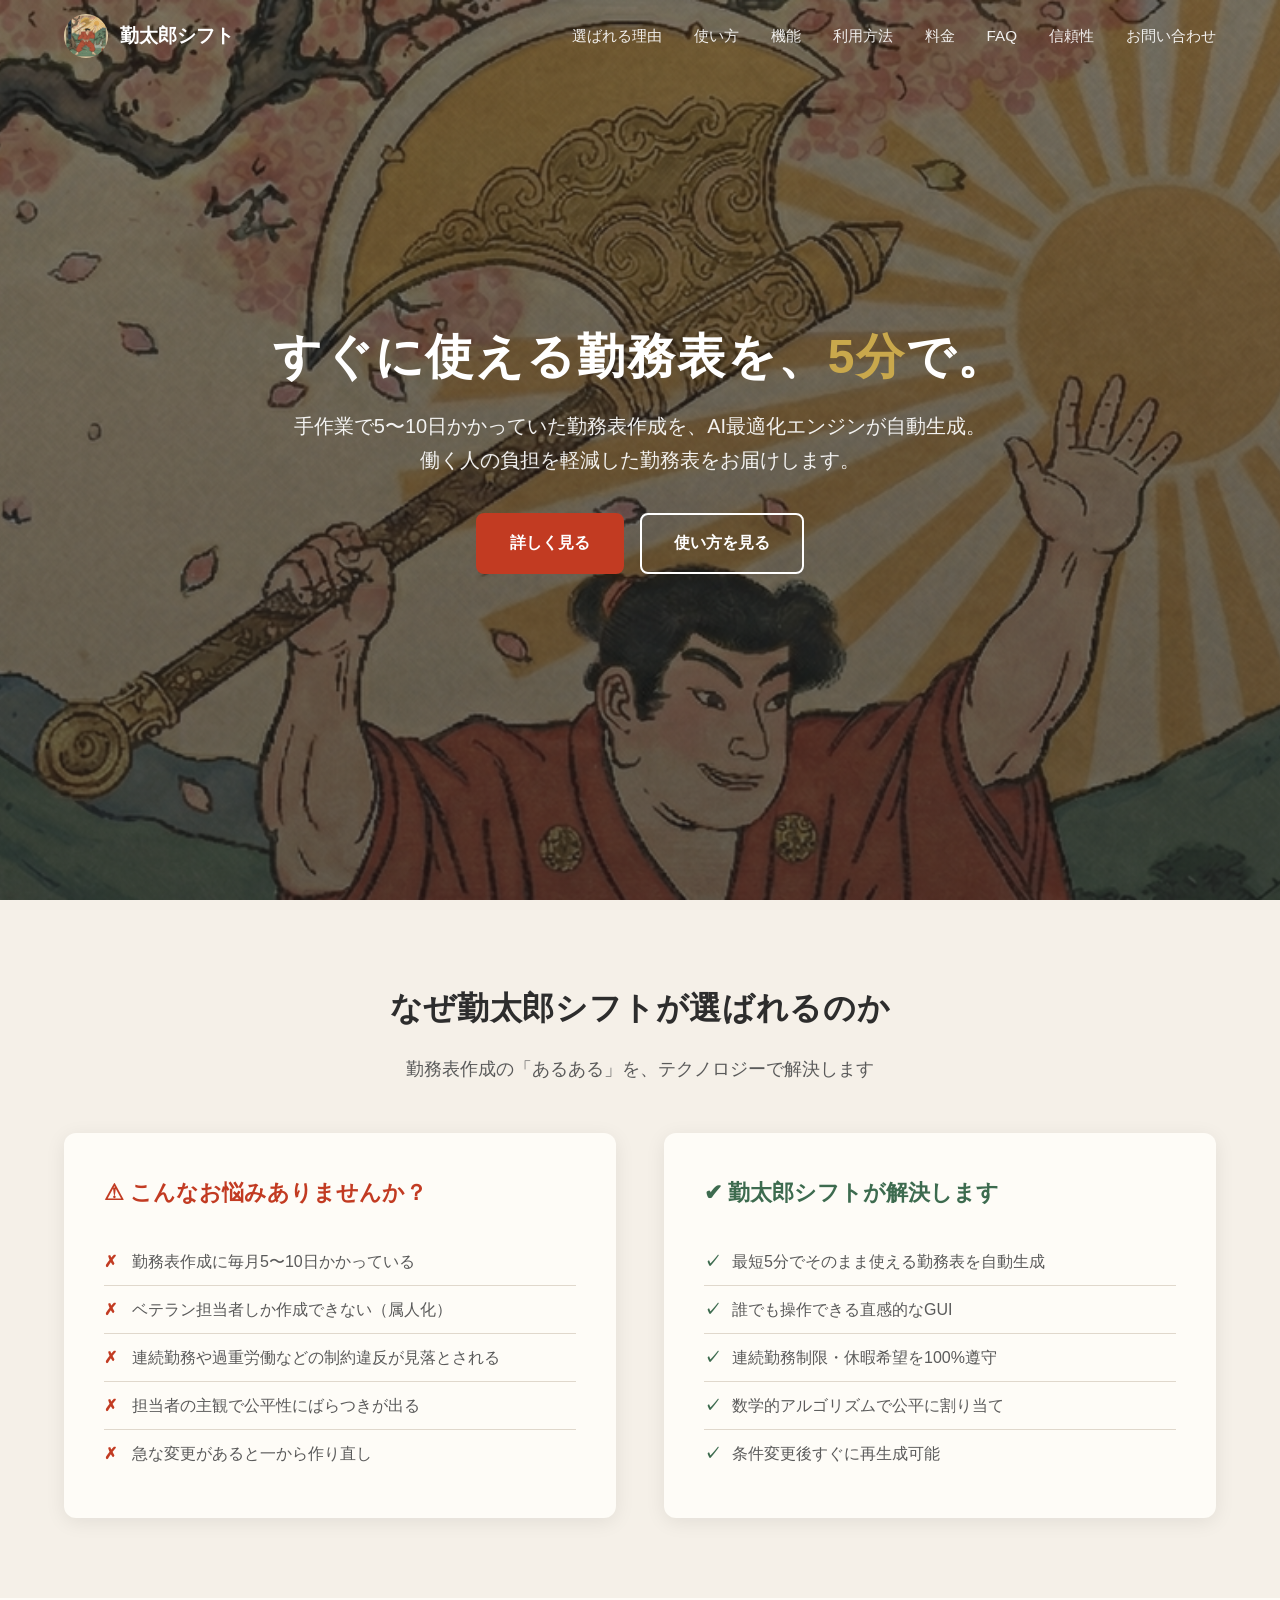
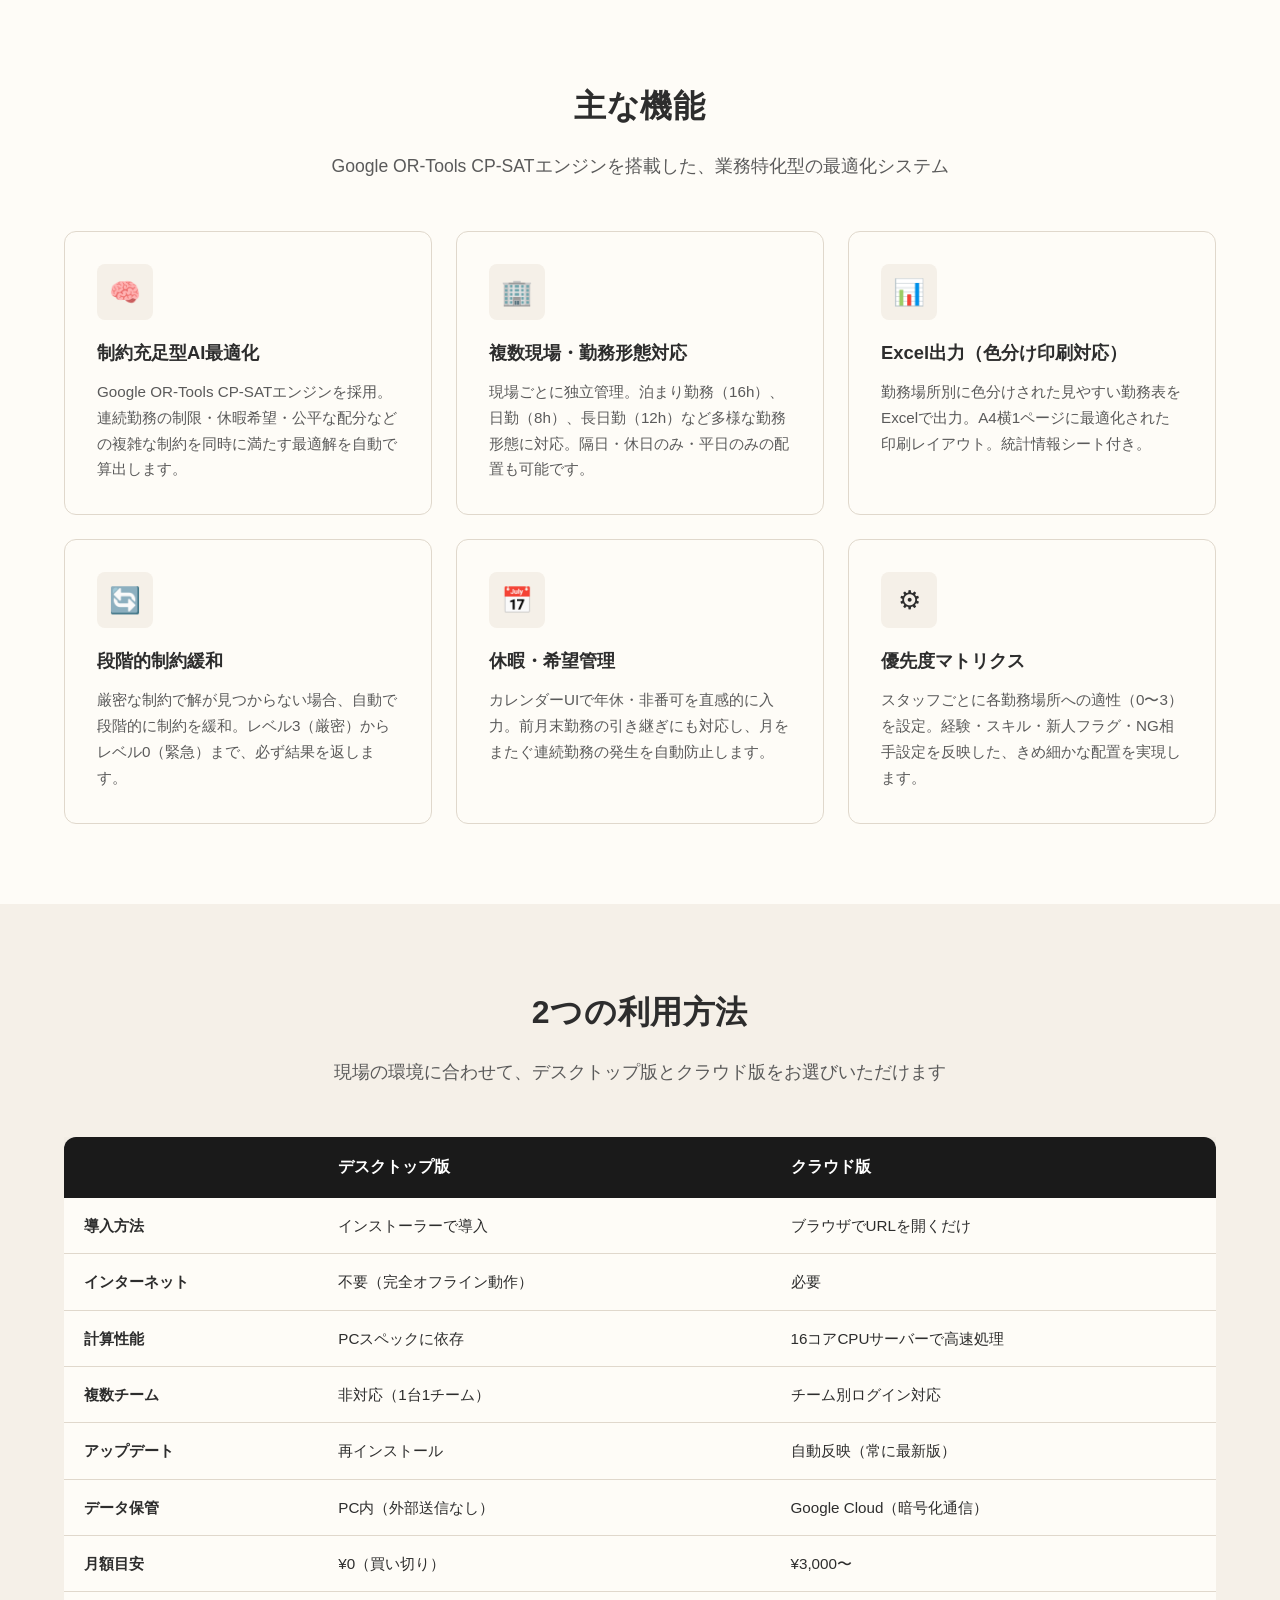
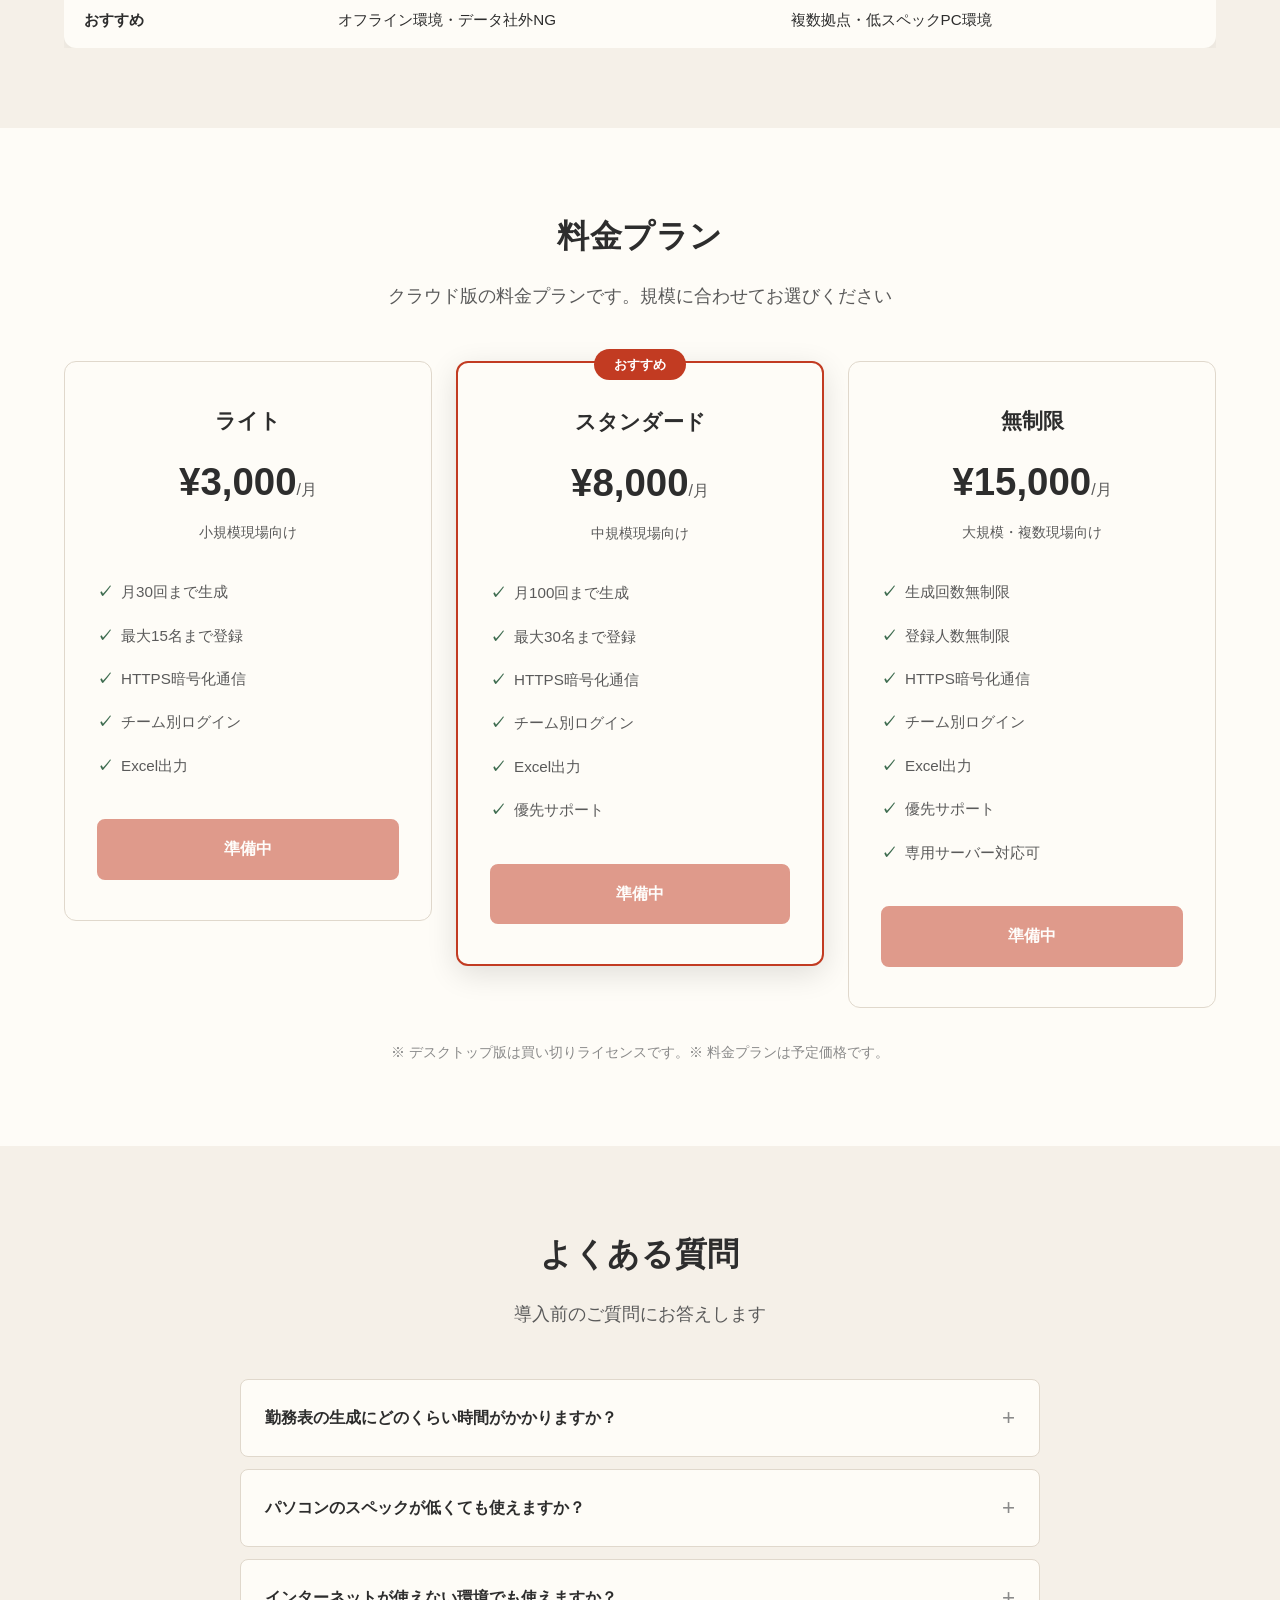
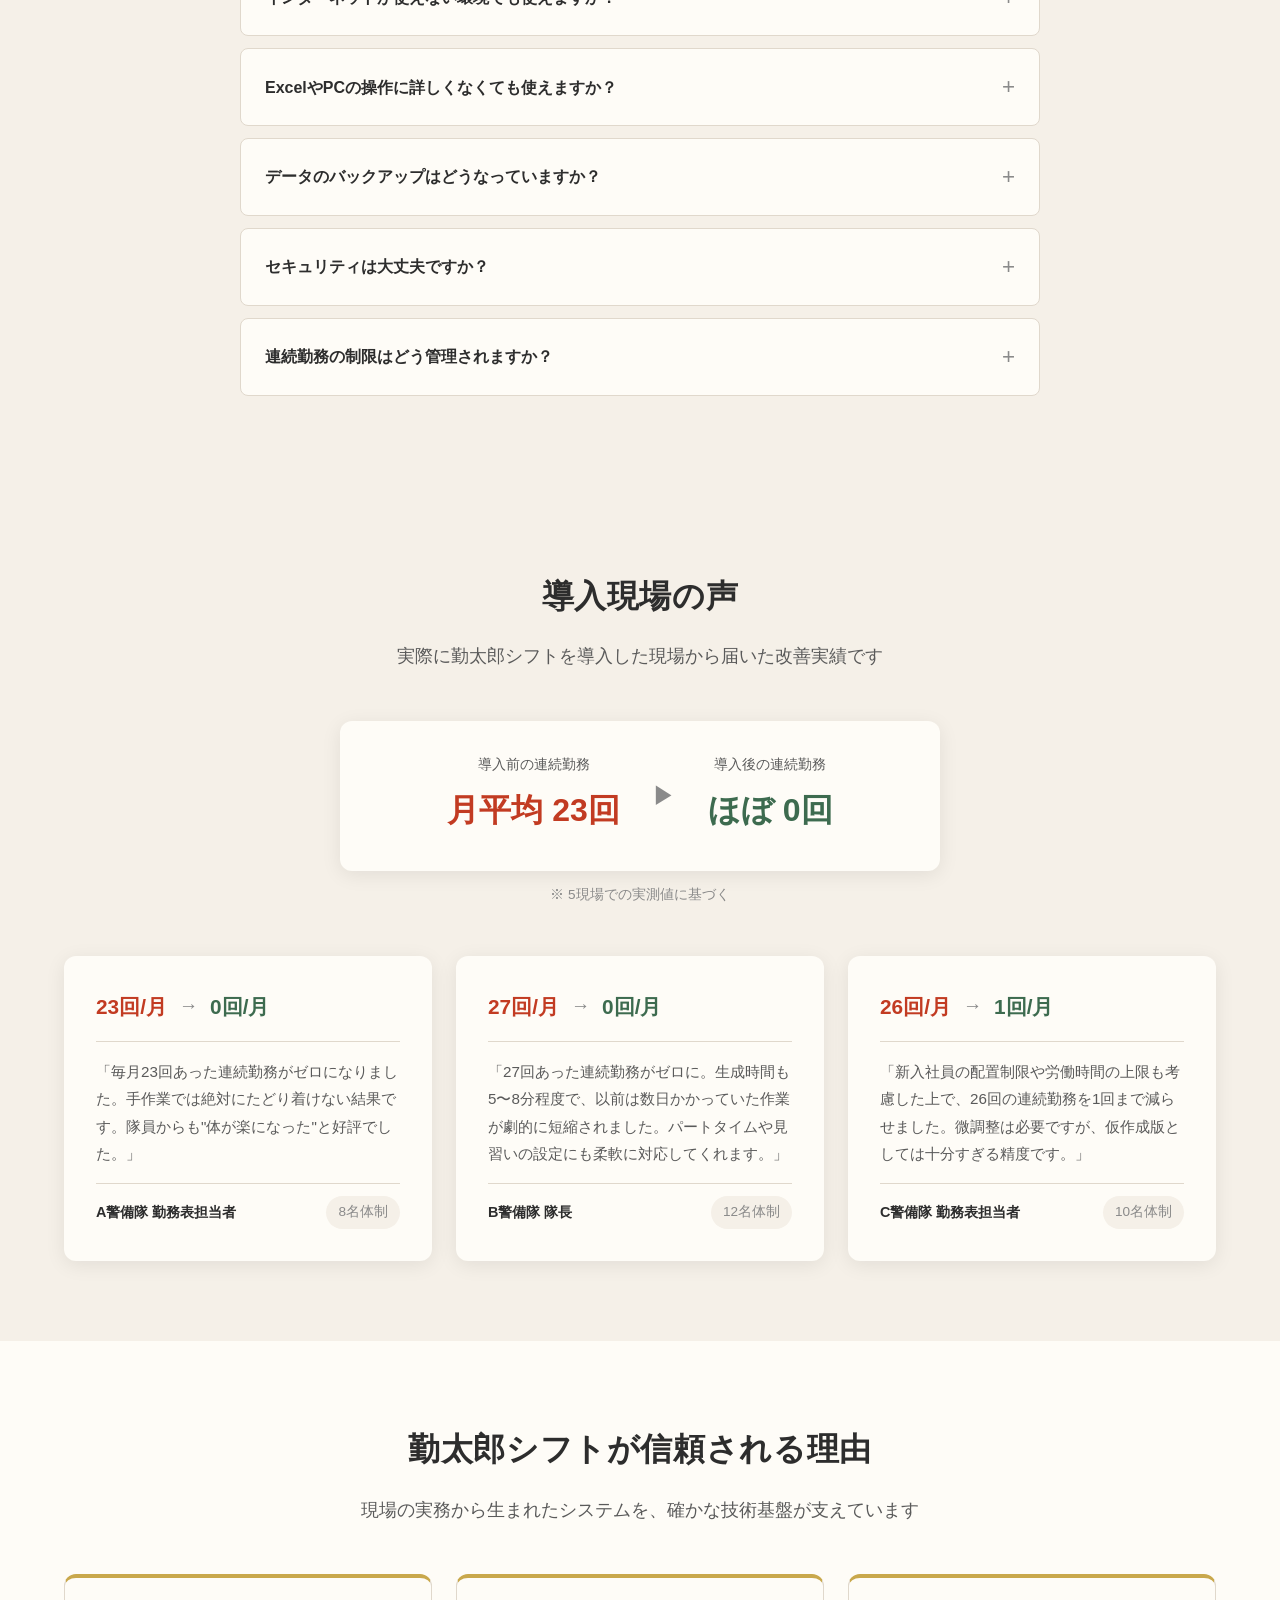
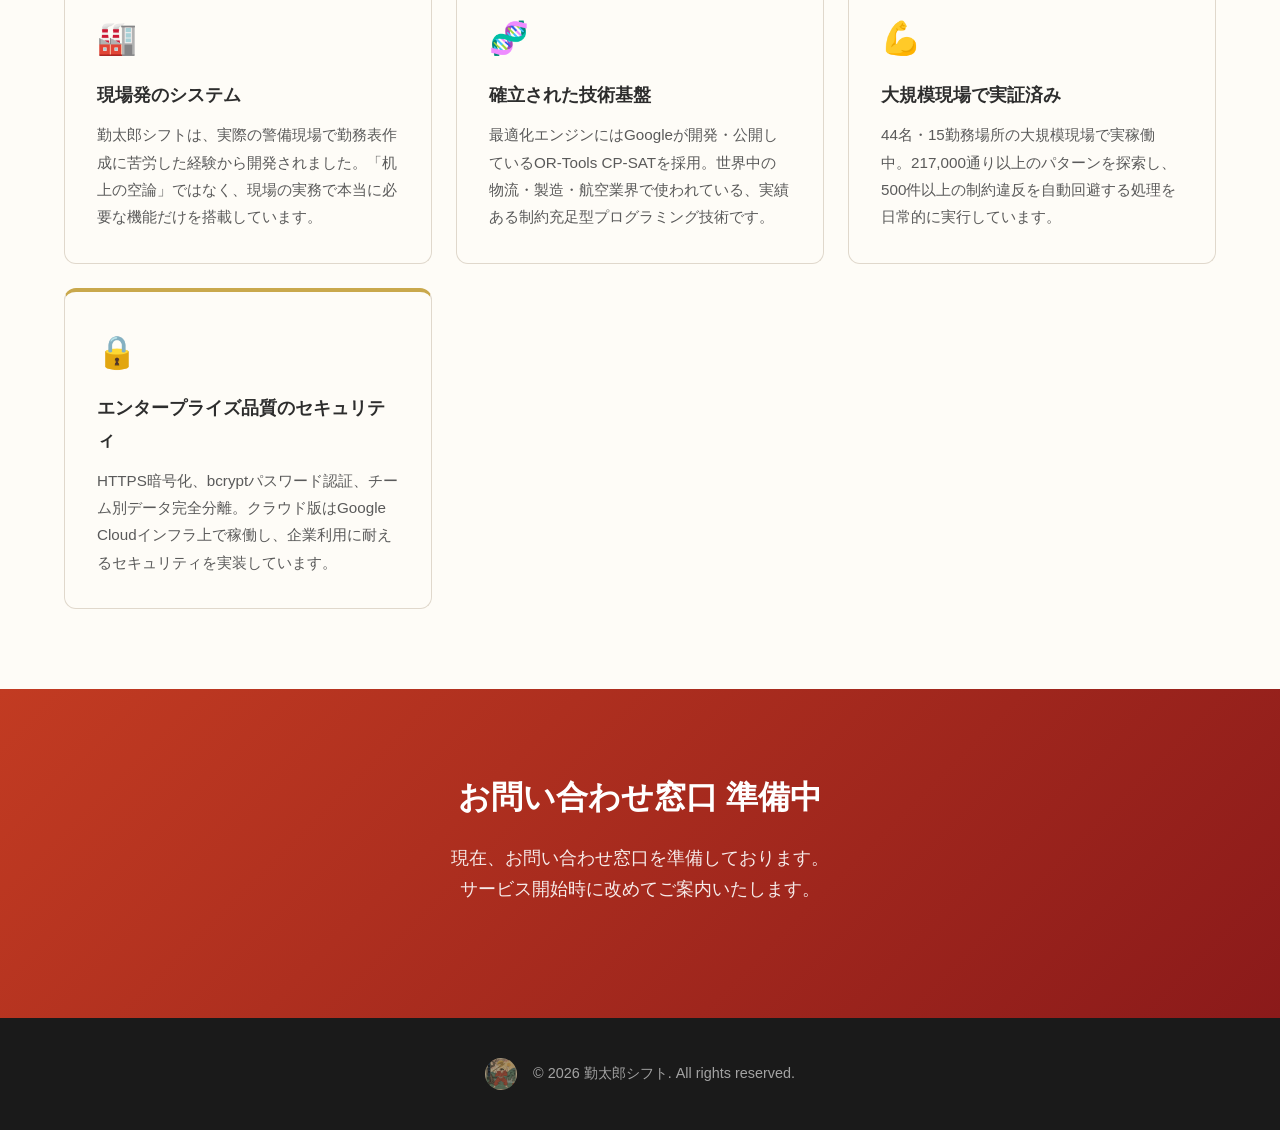
==== commit 6f344a8a: "お問い合わせ・CTA を「準備中」表示に変更 サービス開始前のため、mailto リンクを除去し 料金ボタン・CTAセクションを準備中表示に切り替え  Co-Authored-By: Claude O" ====
--- a/index.html
+++ b/index.html
@@ -39,7 +39,7 @@
       <h1>すぐに使える勤務表を、<span class="accent">5分</span>で。</h1>
       <p>手作業で5〜10日かかっていた勤務表作成を、AI最適化エンジンが自動生成。<br>働く人の負担を軽減した勤務表をお届けします。</p>
       <div class="hero-cta">
-        <a href="#contact" class="btn btn-primary">無料相談はこちら</a>
+        <a href="#features" class="btn btn-primary">詳しく見る</a>
         <a href="howto.html" class="btn btn-outline">使い方を見る</a>
       </div>
     </div>
@@ -201,7 +201,7 @@
             <li>チーム別ログイン</li>
             <li>Excel出力</li>
           </ul>
-          <a href="#contact" class="btn btn-primary" style="width:100%;">お問い合わせ</a>
+          <span class="btn btn-primary" style="width:100%;opacity:0.5;cursor:default;">準備中</span>
         </div>
 
         <div class="pricing-card featured">
@@ -217,7 +217,7 @@
             <li>Excel出力</li>
             <li>優先サポート</li>
           </ul>
-          <a href="#contact" class="btn btn-primary" style="width:100%;">お問い合わせ</a>
+          <span class="btn btn-primary" style="width:100%;opacity:0.5;cursor:default;">準備中</span>
         </div>
 
         <div class="pricing-card">
@@ -233,11 +233,11 @@
             <li>優先サポート</li>
             <li>専用サーバー対応可</li>
           </ul>
-          <a href="#contact" class="btn btn-primary" style="width:100%;">お問い合わせ</a>
-        </div>
-
-      </div>
-      <p class="pricing-note">※ デスクトップ版は買い切りライセンスです。詳しくはお問い合わせください。</p>
+          <span class="btn btn-primary" style="width:100%;opacity:0.5;cursor:default;">準備中</span>
+        </div>
+
+      </div>
+      <p class="pricing-note">※ デスクトップ版は買い切りライセンスです。※ 料金プランは予定価格です。</p>
     </div>
   </section>
 
@@ -420,9 +420,8 @@
   <!-- ===== CTA ===== -->
   <section class="cta" id="contact">
     <div class="container">
-      <h2>まずは無料でご相談ください</h2>
-      <p>導入のご相談、デモのご依頼、お見積もりなど、お気軽にお問い合わせください。</p>
-      <a href="mailto:info@example.com" class="btn">お問い合わせ</a>
+      <h2>お問い合わせ窓口 準備中</h2>
+      <p>現在、お問い合わせ窓口を準備しております。<br>サービス開始時に改めてご案内いたします。</p>
     </div>
   </section>
 
